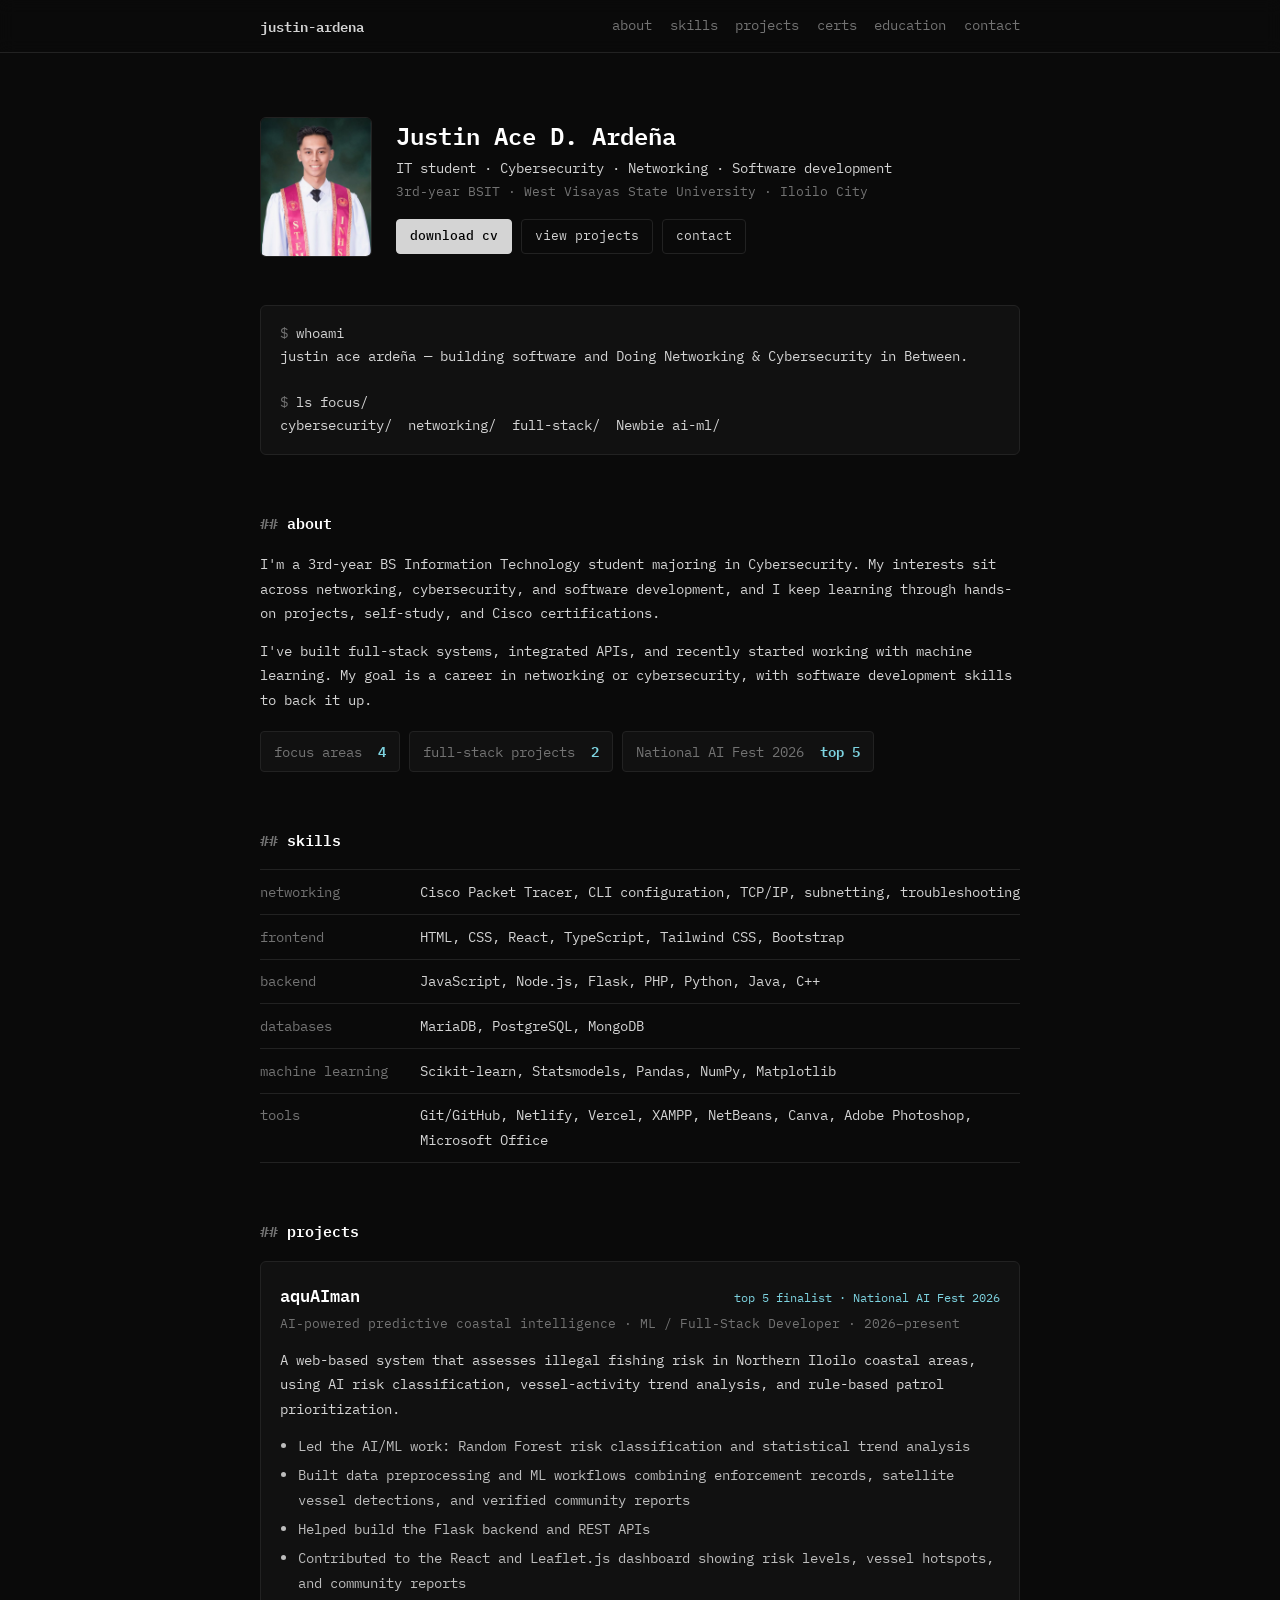
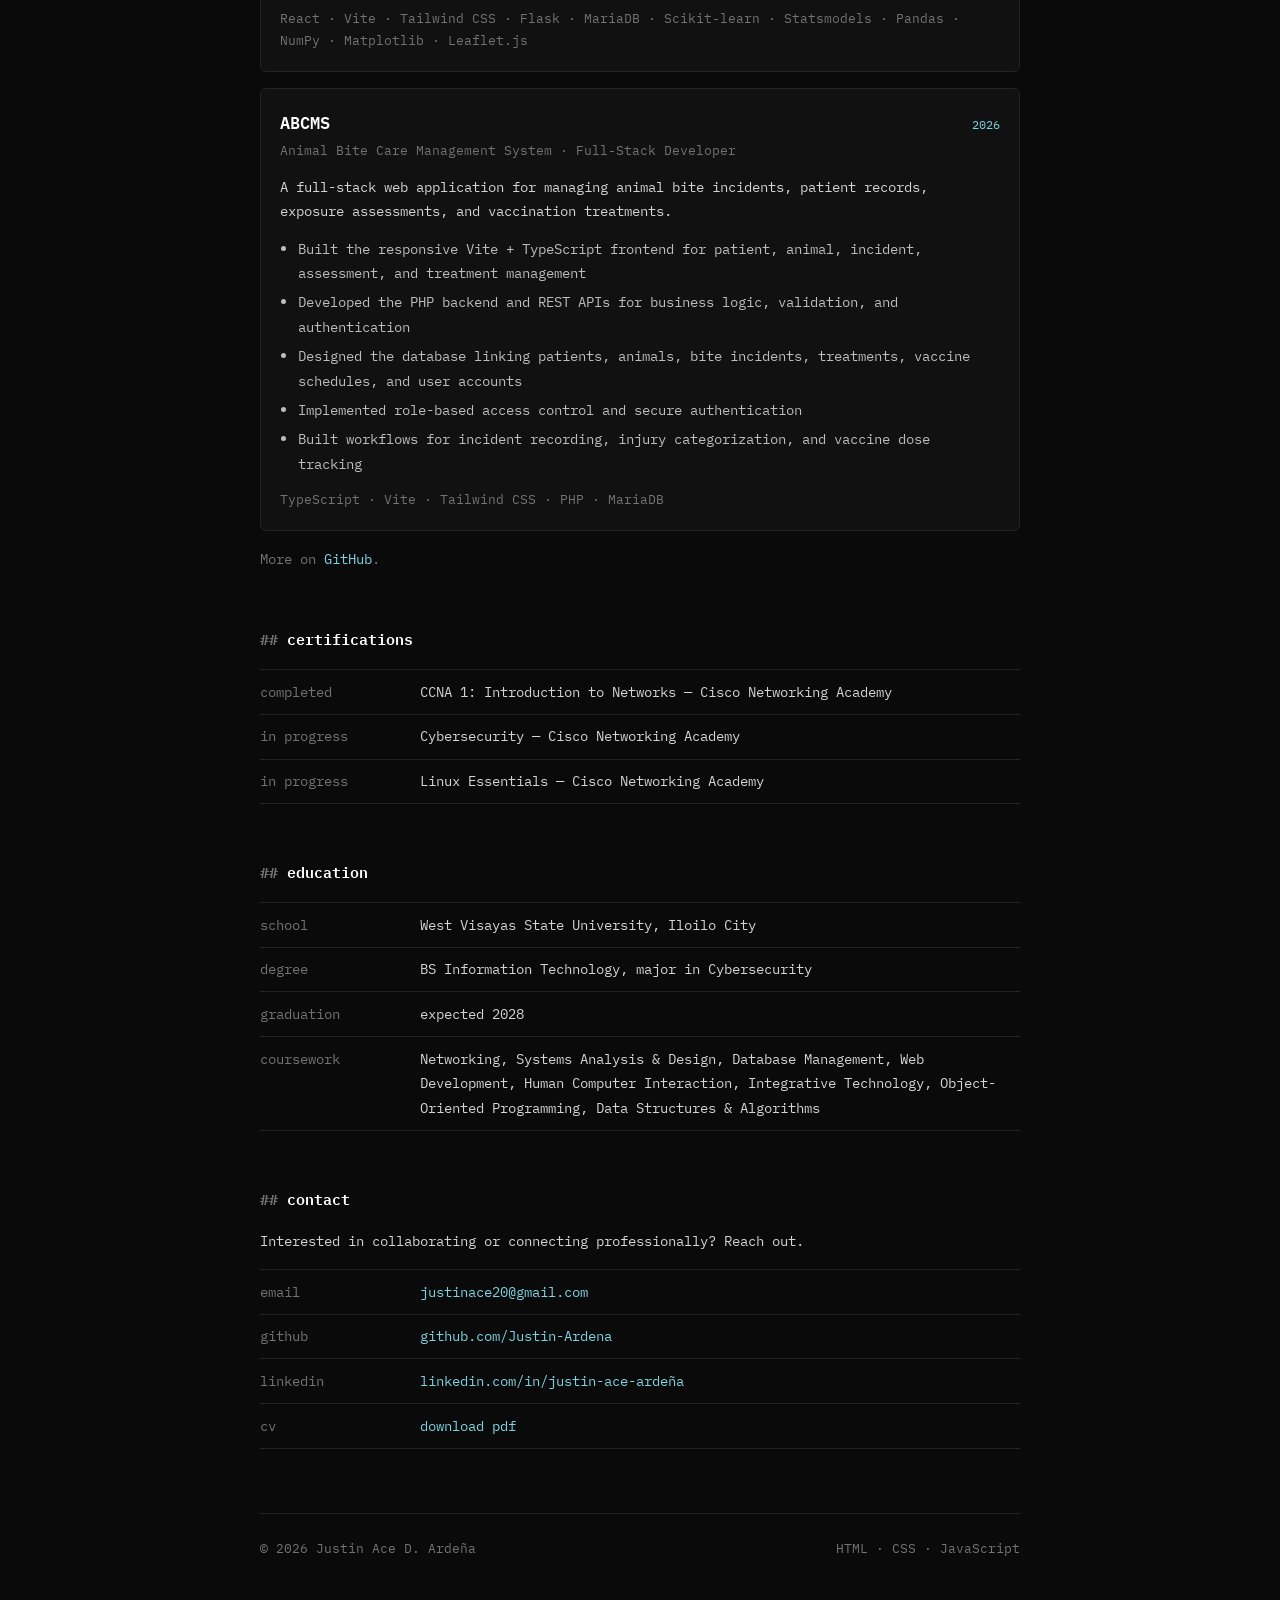
==== A/JUSTIN_ACE_ARDEÑA/ARDEÑA-ACTIVITY_4/index.html @ 03536624 "feat: Renamed My Activity Folder" ====
<!doctype html>
<html lang="en">
  <head>
    <meta charset="utf-8" />
    <meta name="viewport" content="width=device-width, initial-scale=1" />
    <title>
      Justin Ardeña - Portfolio
    </title>
    <meta
      name="description"
      content="Portfolio of Justin Ace D. Ardeña, a 3rd-year BSIT (Cybersecurity) student building full-stack and AI/ML systems."
    />
    <meta name="theme-color" content="#0a0a0a" />
    <meta property="og:type" content="website" />
    <meta property="og:title" content="Justin Ace D. Ardeña — Portfolio" />
    <meta
      property="og:description"
      content="IT student focused on cybersecurity, networking, software development, and AI/ML."
    />
    <meta property="og:image" content="assets/images/profile/justin.jpg" />
    <link
      rel="icon"
      href="data:image/svg+xml,%3Csvg xmlns='http://www.w3.org/2000/svg' viewBox='0 0 32 32'%3E%3Crect width='32' height='32' rx='6' fill='%23111'/%3E%3Ctext x='16' y='21' font-family='monospace' font-size='14' font-weight='700' text-anchor='middle' fill='%237dd3e0'%3EJA%3C/text%3E%3C/svg%3E"
    />
    <link rel="preconnect" href="https://fonts.googleapis.com" />
    <link rel="preconnect" href="https://fonts.gstatic.com" crossorigin />
    <link
      href="https://fonts.googleapis.com/css2?family=IBM+Plex+Mono:wght@400;500;600&display=swap"
      rel="stylesheet"
    />
    <link rel="stylesheet" href="styles.css" />
  </head>
  <body>
    <a class="skip" href="#main">Skip to content</a>

    <!-- HEADER / NAVIGATION -->
    <header class="topbar">
      <div class="wrap bar">
        <a href="#top" class="brand">justin-ardena</a>
        <nav aria-label="Main">
          <a href="#about">about</a>
          <a href="#skills">skills</a>
          <a href="#projects">projects</a>
          <a href="#certs">certs</a>
          <a href="#education">education</a>
          <a href="#contact">contact</a>
        </nav>
      </div>
    </header>

    <main id="main" class="wrap">
      <!-- HERO (photo, intro, CV download) -->
      <section class="hero" id="top">
        <!-- FEATURE: profile photo -->
        <img
          class="photo"
          src="assets/images/profile/justin.jpg"
          alt="Portrait of Justin Ace D. Ardeña"
          width="112"
          height="140"
        />
        <div>
          <h1>Justin Ace D. Ardeña</h1>
          <p class="role">
            IT student · Cybersecurity · Networking · Software development
          </p>
          <p class="meta">
            3rd-year BSIT · West Visayas State University · Iloilo City
          </p>
          <div class="actions">
            <!-- FEATURE: CV download -->
            <a
              class="btn primary"
              href="assets/resume/Justin-Ardena-CV.pdf"
              download="Justin-Ardena-CV.pdf"
              >download cv</a
            >
            <a class="btn" href="#projects">view projects</a>
            <a class="btn" href="#contact">contact</a>
          </div>
        </div>
      </section>

      <!-- FEATURE: terminal-style intro block -->
      <pre
        class="term"
        aria-label="Summary of focus areas"
      ><span class="dim">$</span> whoami
justin ace ardeña — building software and Doing Networking & Cybersecurity in Between.

<span class="dim">$</span> ls focus/
cybersecurity/  networking/  full-stack/  Newbie ai-ml/</pre>

      <!-- ABOUT -->
      <section id="about">
        <h2>about</h2>
        <p>
          I'm a 3rd-year BS Information Technology student majoring in
          Cybersecurity. My interests sit across networking, cybersecurity, and
          software development, and I keep learning through hands-on projects,
          self-study, and Cisco certifications.
        </p>
        <p>
          I've built full-stack systems, integrated APIs, and recently started
          working with machine learning. My goal is a career in networking or
          cybersecurity, with software development skills to back it up.
        </p>
        <!-- FEATURE: quick facts -->
        <dl class="facts">
          <div>
            <dt>focus areas</dt>
            <dd>4</dd>
          </div>
          <div>
            <dt>full-stack projects</dt>
            <dd>2</dd>
          </div>
          <div>
            <dt>National AI Fest 2026</dt>
            <dd>top 5</dd>
          </div>
        </dl>
      </section>

      <!-- SKILLS -->
      <section id="skills">
        <h2>skills</h2>
        <dl class="kv">
          <div>
            <dt>networking</dt>
            <dd>
              Cisco Packet Tracer, CLI configuration, TCP/IP, subnetting,
              troubleshooting
            </dd>
          </div>
          <div>
            <dt>frontend</dt>
            <dd>HTML, CSS, React, TypeScript, Tailwind CSS, Bootstrap</dd>
          </div>
          <div>
            <dt>backend</dt>
            <dd>JavaScript, Node.js, Flask, PHP, Python, Java, C++</dd>
          </div>
          <div>
            <dt>databases</dt>
            <dd>MariaDB, PostgreSQL, MongoDB</dd>
          </div>
          <div>
            <dt>machine learning</dt>
            <dd>Scikit-learn, Statsmodels, Pandas, NumPy, Matplotlib</dd>
          </div>
          <div>
            <dt>tools</dt>
            <dd>
              Git/GitHub, Netlify, Vercel, XAMPP, NetBeans, Canva, Adobe
              Photoshop, Microsoft Office
            </dd>
          </div>
        </dl>
      </section>

      <!-- PROJECTS -->
      <section id="projects">
        <h2>projects</h2>

        <!-- PROJECT: aquAIman -->
        <article class="project">
          <header>
            <h3>aquAIman</h3>
            <span class="badge">top 5 finalist · National AI Fest 2026</span>
          </header>
          <p class="sub">
            AI-powered predictive coastal intelligence · ML / Full-Stack
            Developer · 2026–present
          </p>
          <p>
            A web-based system that assesses illegal fishing risk in Northern
            Iloilo coastal areas, using AI risk classification, vessel-activity
            trend analysis, and rule-based patrol prioritization.
          </p>
          <ul>
            <li>
              Led the AI/ML work: Random Forest risk classification and
              statistical trend analysis
            </li>
            <li>
              Built data preprocessing and ML workflows combining enforcement
              records, satellite vessel detections, and verified community
              reports
            </li>
            <li>Helped build the Flask backend and REST APIs</li>
            <li>
              Contributed to the React and Leaflet.js dashboard showing risk
              levels, vessel hotspots, and community reports
            </li>
          </ul>
          <p class="stack">
            React · Vite · Tailwind CSS · Flask · MariaDB · Scikit-learn ·
            Statsmodels · Pandas · NumPy · Matplotlib · Leaflet.js
          </p>
        </article>

        <!-- PROJECT: ABCMS -->
        <article class="project">
          <header>
            <h3>ABCMS</h3>
            <span class="badge">2026</span>
          </header>
          <p class="sub">
            Animal Bite Care Management System · Full-Stack Developer
          </p>
          <p>
            A full-stack web application for managing animal bite incidents,
            patient records, exposure assessments, and vaccination treatments.
          </p>
          <ul>
            <li>
              Built the responsive Vite + TypeScript frontend for patient,
              animal, incident, assessment, and treatment management
            </li>
            <li>
              Developed the PHP backend and REST APIs for business logic,
              validation, and authentication
            </li>
            <li>
              Designed the database linking patients, animals, bite incidents,
              treatments, vaccine schedules, and user accounts
            </li>
            <li>
              Implemented role-based access control and secure authentication
            </li>
            <li>
              Built workflows for incident recording, injury categorization, and
              vaccine dose tracking
            </li>
          </ul>
          <p class="stack">TypeScript · Vite · Tailwind CSS · PHP · MariaDB</p>
        </article>

        <p class="dim">
          More on
          <a
            href="https://github.com/Justin-Ardena"
            target="_blank"
            rel="noopener"
            >GitHub</a
          >.
        </p>
      </section>

      <!-- CERTIFICATIONS -->
      <section id="certs">
        <h2>certifications</h2>
        <dl class="kv">
          <div>
            <dt>completed</dt>
            <dd>CCNA 1: Introduction to Networks — Cisco Networking Academy</dd>
          </div>
          <div>
            <dt>in progress</dt>
            <dd>Cybersecurity — Cisco Networking Academy</dd>
          </div>
          <div>
            <dt>in progress</dt>
            <dd>Linux Essentials — Cisco Networking Academy</dd>
          </div>
        </dl>
      </section>

      <!-- EDUCATION -->
      <section id="education">
        <h2>education</h2>
        <dl class="kv">
          <div>
            <dt>school</dt>
            <dd>West Visayas State University, Iloilo City</dd>
          </div>
          <div>
            <dt>degree</dt>
            <dd>BS Information Technology, major in Cybersecurity</dd>
          </div>
          <div>
            <dt>graduation</dt>
            <dd>expected 2028</dd>
          </div>
          <div>
            <dt>coursework</dt>
            <dd>
              Networking, Systems Analysis &amp; Design, Database Management,
              Web Development, Human Computer Interaction, Integrative
              Technology, Object-Oriented Programming, Data Structures &amp;
              Algorithms
            </dd>
          </div>
        </dl>
      </section>

      <!-- CONTACT -->
      <section id="contact">
        <h2>contact</h2>
        <p>
          Interested in collaborating or connecting professionally? Reach out.
        </p>
        <dl class="kv">
          <div>
            <dt>email</dt>
            <dd>
              <a href="mailto:justinace20@gmail.com">justinace20@gmail.com</a>
            </dd>
          </div>
          <div>
            <dt>github</dt>
            <dd>
              <a
                href="https://github.com/Justin-Ardena"
                target="_blank"
                rel="noopener"
                >github.com/Justin-Ardena</a
              >
            </dd>
          </div>
          <div>
            <dt>linkedin</dt>
            <dd>
              <a
                href="https://www.linkedin.com/in/justin-ace-arde%C3%B1a-129874326"
                target="_blank"
                rel="noopener"
                >linkedin.com/in/justin-ace-ardeña</a
              >
            </dd>
          </div>
          <!-- FEATURE: CV download -->
          <div>
            <dt>cv</dt>
            <dd>
              <a
                href="assets/resume/Justin-Ardena-CV.pdf"
                download="Justin-Ardena-CV.pdf"
                >download pdf</a
              >
            </dd>
          </div>
        </dl>
      </section>
    </main>

    <!-- FOOTER -->
    <footer class="wrap foot">
      <span>© <span id="yr">2026</span> Justin Ace D. Ardeña</span>
      <span>HTML · CSS · JavaScript</span>
    </footer>
    <script src="script.js"></script>
  </body>
</html>
---- A/JUSTIN_ACE_ARDEÑA/ARDEÑA-ACTIVITY_4/styles.css ----
/* COLORS and FONTS*/
:root {
  --bg: #0a0a0a;
  --panel: #111;
  --line: #222;
  --text: #d4d4d4;
  --muted: #737373;
  --accent: #7dd3e0;
  --mono: "IBM Plex Mono", ui-monospace, Menlo, Consolas, monospace;
}
/* BASE */
* {
  box-sizing: border-box;
  margin: 0;
}
html {
  scroll-behavior: smooth;
  scroll-padding-top: 64px;
}
body {
  background: var(--bg);
  color: var(--text);
  font: 400 0.9rem/1.7 var(--mono);
  -webkit-font-smoothing: antialiased;
}
a {
  color: var(--accent);
  text-decoration: none;
}
a:hover {
  text-decoration: underline;
  text-underline-offset: 3px;
}
:focus-visible {
  outline: 2px solid var(--accent);
  outline-offset: 3px;
}
.wrap {
  width: min(760px, 100% - 2.5rem);
  margin-inline: auto;
}
.dim {
  color: var(--muted);
}
.skip {
  position: absolute;
  left: -999px;
}
.skip:focus {
  left: 1rem;
  top: 1rem;
  background: var(--accent);
  color: #000;
  padding: 0.4rem 0.8rem;
  z-index: 99;
}
/* TOPBAR */
.topbar {
  position: sticky;
  top: 0;
  z-index: 10;
  background: rgba(10, 10, 10, 0.9);
  backdrop-filter: blur(8px);
  border-bottom: 1px solid var(--line);
}
.bar {
  display: flex;
  align-items: center;
  justify-content: space-between;
  gap: 1.5rem;
  height: 52px;
}
.brand {
  color: var(--text);
  font-weight: 600;
  white-space: nowrap;
}
nav {
  display: flex;
  gap: 1.1rem;
  overflow-x: auto;
  scrollbar-width: none;
}
nav a {
  color: var(--muted);
  font-size: 0.85rem;
}
nav a:hover {
  color: var(--text);
  text-decoration: none;
}
/* HERO */
.hero {
  display: flex;
  gap: 1.5rem;
  align-items: center;
  padding: 4rem 0 2rem;
}
.photo {
  width: 112px;
  height: 140px;
  object-fit: cover;
  object-position: top;
  border: 1px solid var(--line);
  border-radius: 6px;
  flex-shrink: 0;
}
h1 {
  font-size: 1.5rem;
  font-weight: 600;
  line-height: 1.25;
  color: #fff;
}
.role {
  margin-top: 0.4rem;
}
.meta {
  color: var(--muted);
  font-size: 0.82rem;
}
.actions {
  display: flex;
  flex-wrap: wrap;
  gap: 0.6rem;
  margin-top: 1rem;
}
.btn {
  padding: 0.35rem 0.8rem;
  border: 1px solid var(--line);
  border-radius: 4px;
  color: var(--text);
  font-size: 0.82rem;
}
.btn:hover {
  border-color: #444;
  text-decoration: none;
}
.btn.primary {
  background: var(--text);
  border-color: var(--text);
  color: #000;
  font-weight: 500;
}
.btn.primary:hover {
  background: #fff;
}
/* TERMINAL BLOCK*/
.term {
  margin: 1rem 0 0;
  padding: 1rem 1.2rem;
  background: var(--panel);
  border: 1px solid var(--line);
  border-radius: 6px;
  font: inherit;
  font-size: 0.85rem;
  overflow-x: auto;
}
/* SECTIONS */
section {
  padding-top: 3.5rem;
}
h2 {
  font-size: 0.95rem;
  font-weight: 600;
  color: #fff;
  margin-bottom: 1rem;
}
h2::before {
  content: "## ";
  color: var(--muted);
}
section > p + p {
  margin-top: 0.8rem;
}
/* KEY/VALUE ROWS */
.kv {
  border-top: 1px solid var(--line);
}
.kv div {
  display: grid;
  grid-template-columns: 9rem 1fr;
  gap: 1rem;
  padding: 0.6rem 0;
  border-bottom: 1px solid var(--line);
}
.kv dt {
  color: var(--muted);
}
section > p + .kv {
  margin-top: 1rem;
}
/* QUICK FACTS */
.facts {
  display: flex;
  flex-wrap: wrap;
  gap: 0.6rem;
  margin-top: 1.2rem;
}
.facts div {
  padding: 0.4rem 0.8rem;
  background: var(--panel);
  border: 1px solid var(--line);
  border-radius: 4px;
}
.facts dt {
  display: inline;
  color: var(--muted);
}
.facts dd {
  display: inline;
  margin-left: 0.5rem;
  color: var(--accent);
  font-weight: 600;
}
/* PROJECTS */
.project {
  margin-bottom: 1rem;
  padding: 1.2rem;
  background: var(--panel);
  border: 1px solid var(--line);
  border-radius: 6px;
}
.project:hover {
  border-color: #333;
}
.project header {
  display: flex;
  flex-wrap: wrap;
  justify-content: space-between;
  gap: 0.5rem;
  align-items: baseline;
}
h3 {
  font-size: 1.05rem;
  font-weight: 600;
  color: #fff;
}
.badge {
  color: var(--accent);
  font-size: 0.78rem;
}
.sub {
  color: var(--muted);
  font-size: 0.82rem;
  margin: 0.2rem 0 0.8rem;
}
.project ul {
  margin: 0.8rem 0;
  padding-left: 1.1rem;
  display: grid;
  gap: 0.3rem;
  color: #bdbdbd;
}
.stack {
  color: var(--muted);
  font-size: 0.8rem;
}
/* FOOTER */
.foot {
  display: flex;
  flex-wrap: wrap;
  justify-content: space-between;
  gap: 0.5rem;
  margin-top: 4rem;
  padding: 1.5rem 0 2.5rem;
  border-top: 1px solid var(--line);
  color: var(--muted);
  font-size: 0.8rem;
}
/* MEDIA QUERIES */
@media (max-width: 640px) {
  .hero {
    flex-direction: column;
    align-items: flex-start;
    padding-top: 2.5rem;
  }
  .kv div {
    grid-template-columns: 1fr;
    gap: 0.1rem;
  }
  .bar {
    gap: 1rem;
  }
}
@media (prefers-reduced-motion: reduce) {
  html {
    scroll-behavior: auto;
  }
}
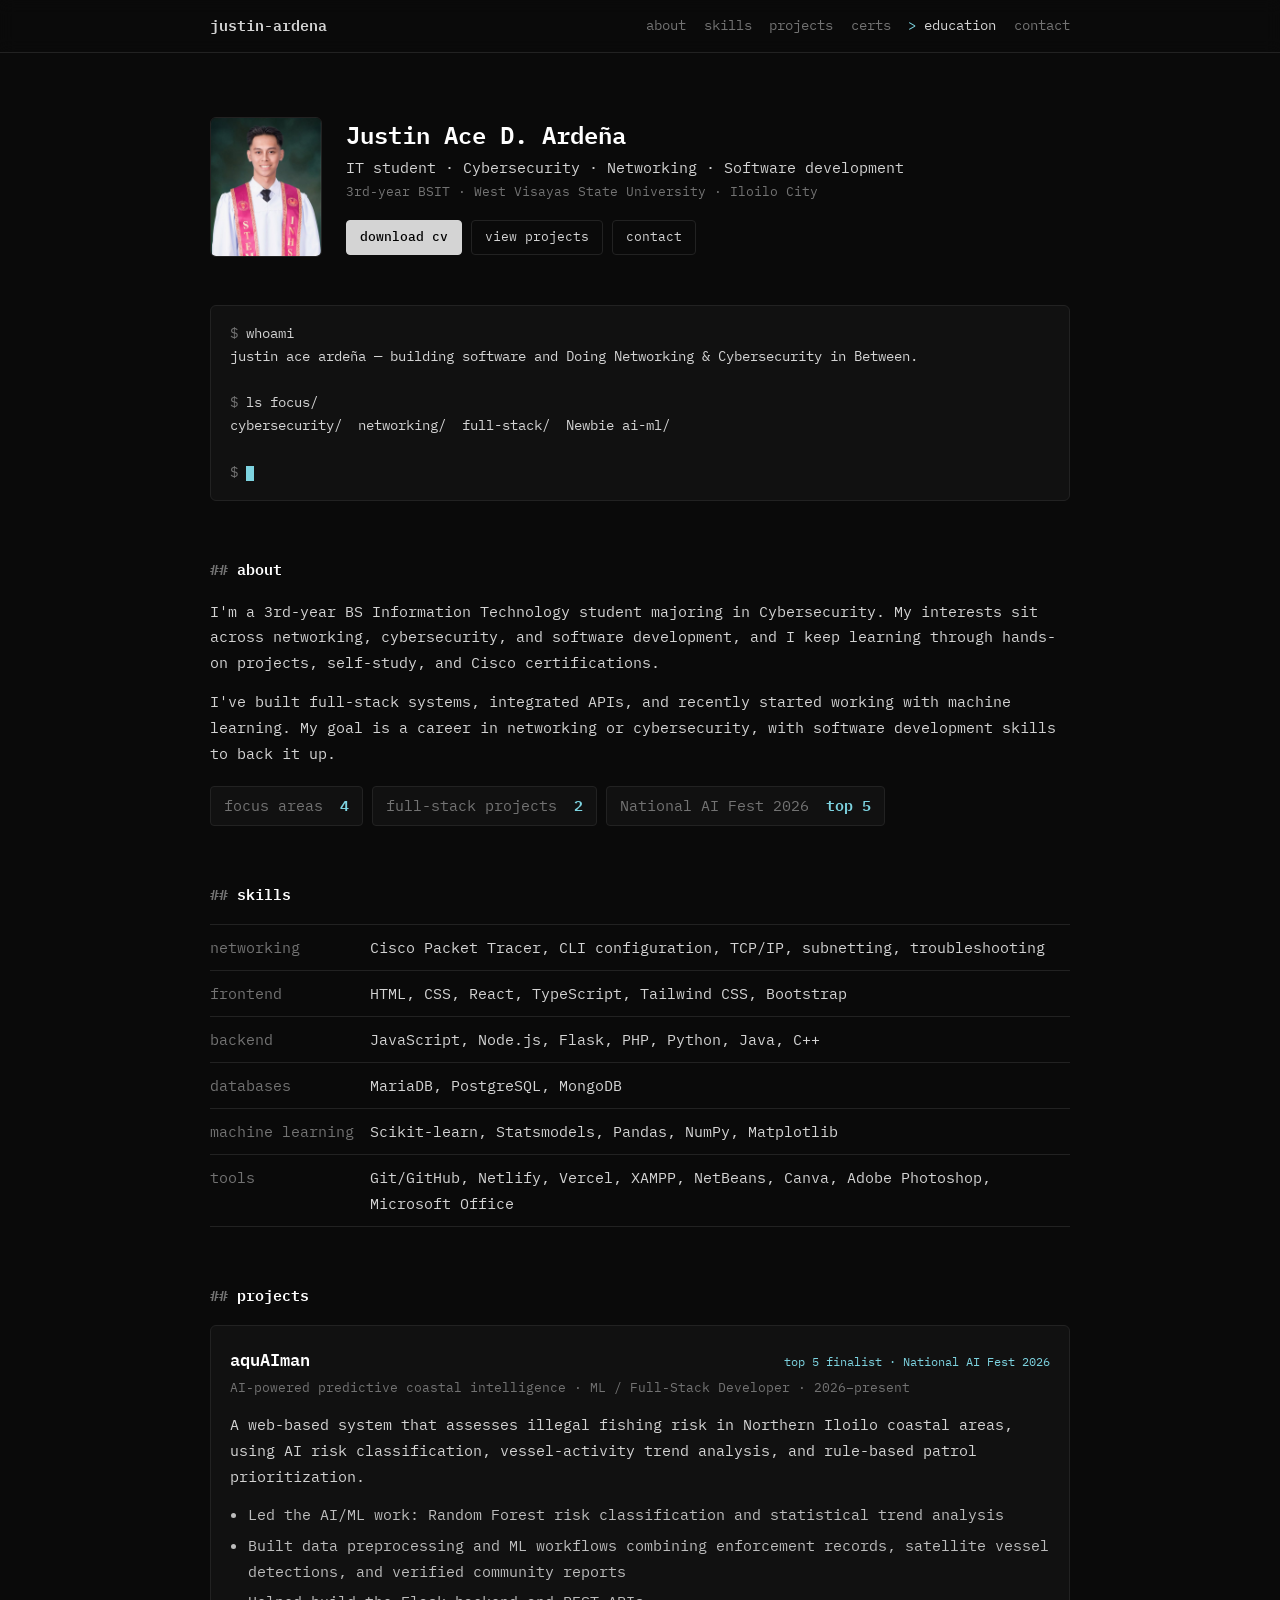
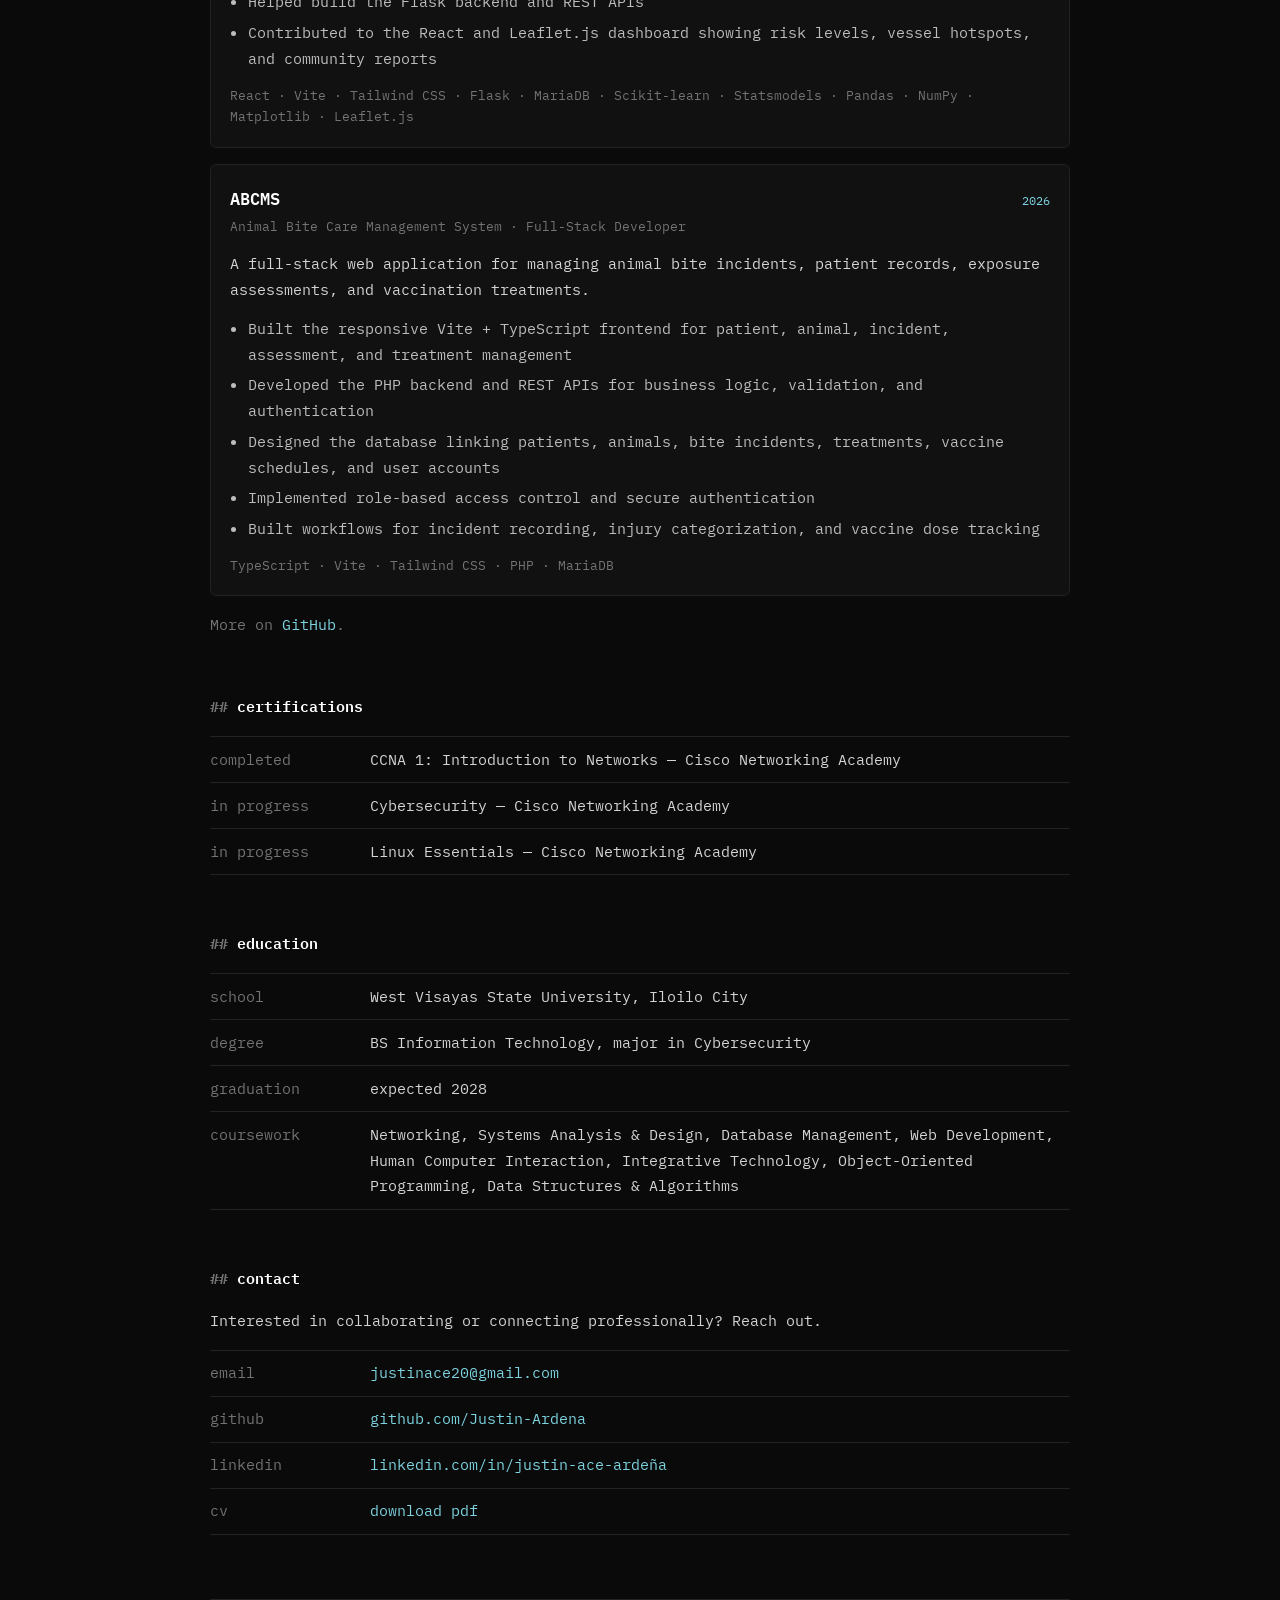
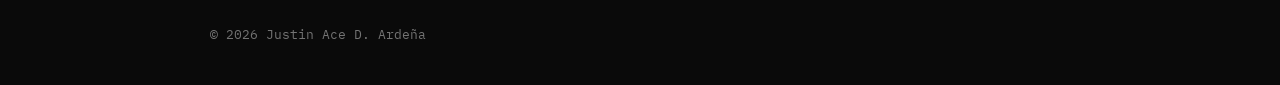
==== commit 5c4fd73f: "feat: Added Burger, Fixed Responsiveness, and Added javascript + CSS  Animations" ====
--- a/A/JUSTIN_ACE_ARDEÑA/ARDEÑA-ACTIVITY_4/index.html
+++ b/A/JUSTIN_ACE_ARDEÑA/ARDEÑA-ACTIVITY_4/index.html
@@ -2,10 +2,11 @@
 <html lang="en">
   <head>
     <meta charset="utf-8" />
-    <meta name="viewport" content="width=device-width, initial-scale=1" />
-    <title>
-      Justin Ardeña - Portfolio
-    </title>
+    <meta
+      name="viewport"
+      content="width=device-width, initial-scale=1, viewport-fit=cover"
+    />
+    <title>Justin Ardeña - Portfolio</title>
     <meta
       name="description"
       content="Portfolio of Justin Ace D. Ardeña, a 3rd-year BSIT (Cybersecurity) student building full-stack and AI/ML systems."
@@ -32,12 +33,24 @@
   </head>
   <body>
     <a class="skip" href="#main">Skip to content</a>
+    <!-- FEATURE: scroll progress bar -->
+    <div class="progress" aria-hidden="true"></div>
 
     <!-- HEADER / NAVIGATION -->
     <header class="topbar">
       <div class="wrap bar">
         <a href="#top" class="brand">justin-ardena</a>
-        <nav aria-label="Main">
+        <!-- FEATURE: burger menu button (shows on tablets and phones) -->
+        <button
+          class="burger"
+          type="button"
+          aria-label="Open menu"
+          aria-expanded="false"
+          aria-controls="menu"
+        >
+          <span></span><span></span><span></span>
+        </button>
+        <nav id="menu" aria-label="Main">
           <a href="#about">about</a>
           <a href="#skills">skills</a>
           <a href="#projects">projects</a>
@@ -89,7 +102,9 @@
 justin ace ardeña — building software and Doing Networking & Cybersecurity in Between.
 
 <span class="dim">$</span> ls focus/
-cybersecurity/  networking/  full-stack/  Newbie ai-ml/</pre>
+cybersecurity/  networking/  full-stack/  Newbie ai-ml/
+
+<span class="dim">$</span> <span class="cursor" aria-hidden="true"></span></pre>
 
       <!-- ABOUT -->
       <section id="about">
@@ -348,8 +363,7 @@
     <!-- FOOTER -->
     <footer class="wrap foot">
       <span>© <span id="yr">2026</span> Justin Ace D. Ardeña</span>
-      <span>HTML · CSS · JavaScript</span>
     </footer>
     <script src="script.js"></script>
   </body>
-</html>
+</html>
--- a/A/JUSTIN_ACE_ARDEÑA/ARDEÑA-ACTIVITY_4/styles.css
+++ b/A/JUSTIN_ACE_ARDEÑA/ARDEÑA-ACTIVITY_4/styles.css
@@ -14,6 +14,7 @@
   margin: 0;
 }
 html {
+  -webkit-text-size-adjust: 100%;
   scroll-behavior: smooth;
   scroll-padding-top: 64px;
 }
@@ -22,6 +23,8 @@
   color: var(--text);
   font: 400 0.9rem/1.7 var(--mono);
   -webkit-font-smoothing: antialiased;
+  overflow-x: hidden;
+  padding-inline: env(safe-area-inset-left) env(safe-area-inset-right);
 }
 a {
   color: var(--accent);
@@ -71,6 +74,8 @@
   height: 52px;
 }
 .brand {
+  overflow: hidden;
+  text-overflow: ellipsis;
   color: var(--text);
   font-weight: 600;
   white-space: nowrap;
@@ -78,8 +83,6 @@
 nav {
   display: flex;
   gap: 1.1rem;
-  overflow-x: auto;
-  scrollbar-width: none;
 }
 nav a {
   color: var(--muted);
@@ -267,7 +270,218 @@
   color: var(--muted);
   font-size: 0.8rem;
 }
-/* MEDIA QUERIES */
+/* WRAP WORD-BREAKING (prevents horizontal overflow) */
+.kv dd,
+.stack,
+.sub,
+.badge,
+.project li {
+  overflow-wrap: anywhere;
+}
+/* BURGER BUTTON */
+.burger {
+  display: none;
+  position: relative;
+  width: 40px;
+  height: 40px;
+  padding: 0;
+  background: none;
+  border: 1px solid var(--line);
+  border-radius: 6px;
+  cursor: pointer;
+}
+.burger span {
+  position: absolute;
+  left: 10px;
+  right: 10px;
+  height: 2px;
+  background: var(--text);
+  border-radius: 2px;
+  transition:
+    transform 0.25s,
+    opacity 0.2s,
+    top 0.25s;
+}
+.burger span:nth-child(1) {
+  top: 13px;
+}
+.burger span:nth-child(2) {
+  top: 19px;
+}
+.burger span:nth-child(3) {
+  top: 25px;
+}
+.burger[aria-expanded="true"] span:nth-child(1) {
+  top: 19px;
+  transform: rotate(45deg);
+}
+.burger[aria-expanded="true"] span:nth-child(2) {
+  opacity: 0;
+}
+.burger[aria-expanded="true"] span:nth-child(3) {
+  top: 19px;
+  transform: rotate(-45deg);
+}
+/* ANIMATION: scroll progress bar + active nav link */
+.progress {
+  position: fixed;
+  top: 0;
+  left: 0;
+  z-index: 30;
+  width: 100%;
+  height: 2px;
+  background: var(--accent);
+  transform: scaleX(0);
+  transform-origin: 0 50%;
+}
+nav a {
+  transition: color 0.2s;
+}
+nav a.active {
+  color: var(--text);
+}
+nav a.active::before {
+  content: "> ";
+  color: var(--accent);
+}
+/* ANIMATION: hero entrance (staggered fade-up) */
+@keyframes rise {
+  from {
+    opacity: 0;
+    transform: translateY(14px);
+  }
+}
+.photo,
+.hero > div > *,
+.term {
+  animation: rise 0.6s ease backwards;
+}
+.hero > div > :nth-child(1) {
+  animation-delay: 0.1s;
+}
+.hero > div > :nth-child(2) {
+  animation-delay: 0.18s;
+}
+.hero > div > :nth-child(3) {
+  animation-delay: 0.26s;
+}
+.hero > div > :nth-child(4) {
+  animation-delay: 0.34s;
+}
+.term {
+  animation-delay: 0.45s;
+}
+/* ANIMATION: blinking terminal cursor */
+@keyframes blink {
+  50% {
+    opacity: 0;
+  }
+}
+.cursor {
+  display: inline-block;
+  width: 0.6em;
+  height: 1.1em;
+  background: var(--accent);
+  vertical-align: text-bottom;
+  animation: blink 1s steps(1) infinite;
+}
+/* ANIMATION: scroll reveal (class added by script.js) */
+.reveal:not(.in) {
+  opacity: 0;
+  transform: translateY(16px);
+}
+.reveal.in {
+  animation: rise 0.6s ease var(--d, 0s) backwards;
+}
+/* ANIMATION: hover effects */
+.btn {
+  transition:
+    transform 0.15s,
+    border-color 0.2s,
+    background 0.2s;
+}
+.btn:hover {
+  transform: translateY(-2px);
+}
+.photo {
+  transition:
+    transform 0.3s,
+    border-color 0.3s;
+}
+.photo:hover {
+  transform: scale(1.03);
+  border-color: var(--accent);
+}
+.project {
+  transition:
+    border-color 0.25s,
+    transform 0.25s;
+}
+.project:hover {
+  transform: translateY(-3px);
+  border-color: var(--accent);
+}
+.kv div {
+  transition: padding-left 0.2s;
+}
+.kv div:hover {
+  padding-left: 0.5rem;
+}
+/* RESPONSIVE: large screens */
+@media (min-width: 1200px) {
+  .wrap {
+    width: min(860px, 100% - 4rem);
+  }
+  body {
+    font-size: 0.95rem;
+  }
+}
+@media (min-width: 1700px) {
+  .wrap {
+    width: min(960px, 100% - 4rem);
+  }
+  body {
+    font-size: 1rem;
+  }
+}
+/* RESPONSIVE: tablets & phones (burger menu on) */
+@media (max-width: 760px) {
+  .burger {
+    display: block;
+  }
+  nav {
+    position: absolute;
+    top: 100%;
+    left: 0;
+    right: 0;
+    flex-direction: column;
+    gap: 0;
+    padding: 0.4rem 1.25rem 1rem;
+    background: var(--bg);
+    border-bottom: 1px solid var(--line);
+    opacity: 0;
+    visibility: hidden;
+    transform: translateY(-8px);
+    transition:
+      opacity 0.25s,
+      transform 0.25s,
+      visibility 0.25s;
+  }
+  nav.open {
+    opacity: 1;
+    visibility: visible;
+    transform: none;
+  }
+  nav a {
+    padding: 0.75rem 0;
+    border-bottom: 1px solid var(--line);
+    font-size: 0.95rem;
+  }
+  nav a:last-child {
+    border-bottom: 0;
+  }
+}
+/* RESPONSIVE: phones */
 @media (max-width: 640px) {
   .hero {
     flex-direction: column;
@@ -278,12 +492,58 @@
     grid-template-columns: 1fr;
     gap: 0.1rem;
   }
-  .bar {
-    gap: 1rem;
-  }
-}
+  .kv div:hover {
+    padding-left: 0;
+  }
+  .actions .btn {
+    flex: 1 1 auto;
+    text-align: center;
+  }
+  section {
+    padding-top: 2.75rem;
+  }
+}
+/* RESPONSIVE: small phones */
+@media (max-width: 380px) {
+  body {
+    font-size: 0.85rem;
+  }
+  h1 {
+    font-size: 1.3rem;
+  }
+  .project {
+    padding: 0.9rem;
+  }
+  .term {
+    font-size: 0.74rem;
+    padding: 0.8rem;
+  }
+  .actions .btn {
+    flex-basis: 100%;
+  }
+}
+/* RESPONSIVE: short landscape screens */
+@media (max-height: 480px) and (orientation: landscape) {
+  .hero {
+    padding-top: 1.5rem;
+  }
+  section {
+    padding-top: 2rem;
+  }
+}
+/* ACCESSIBILITY: reduced motion */
 @media (prefers-reduced-motion: reduce) {
   html {
     scroll-behavior: auto;
   }
-}
+  *,
+  *::before,
+  *::after {
+    animation: none !important;
+    transition: none !important;
+  }
+  .reveal:not(.in) {
+    opacity: 1;
+    transform: none;
+  }
+}
